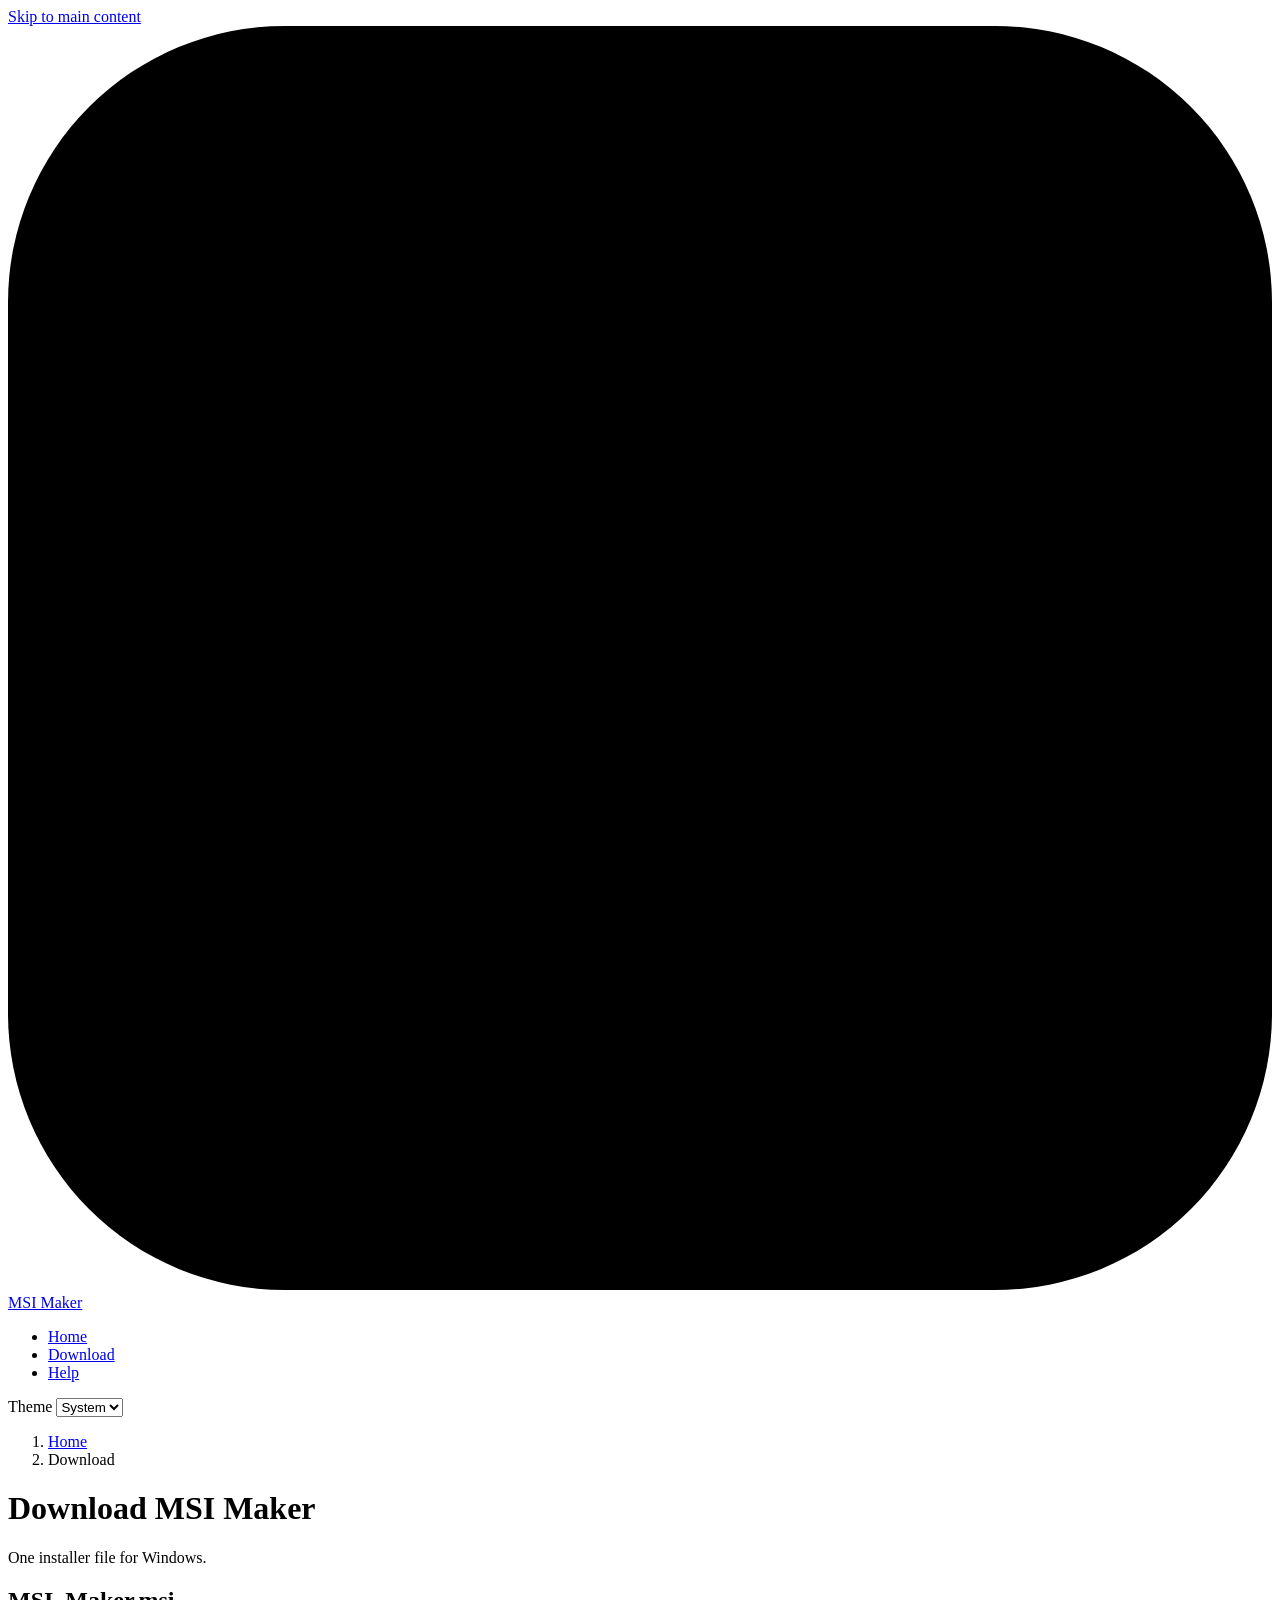
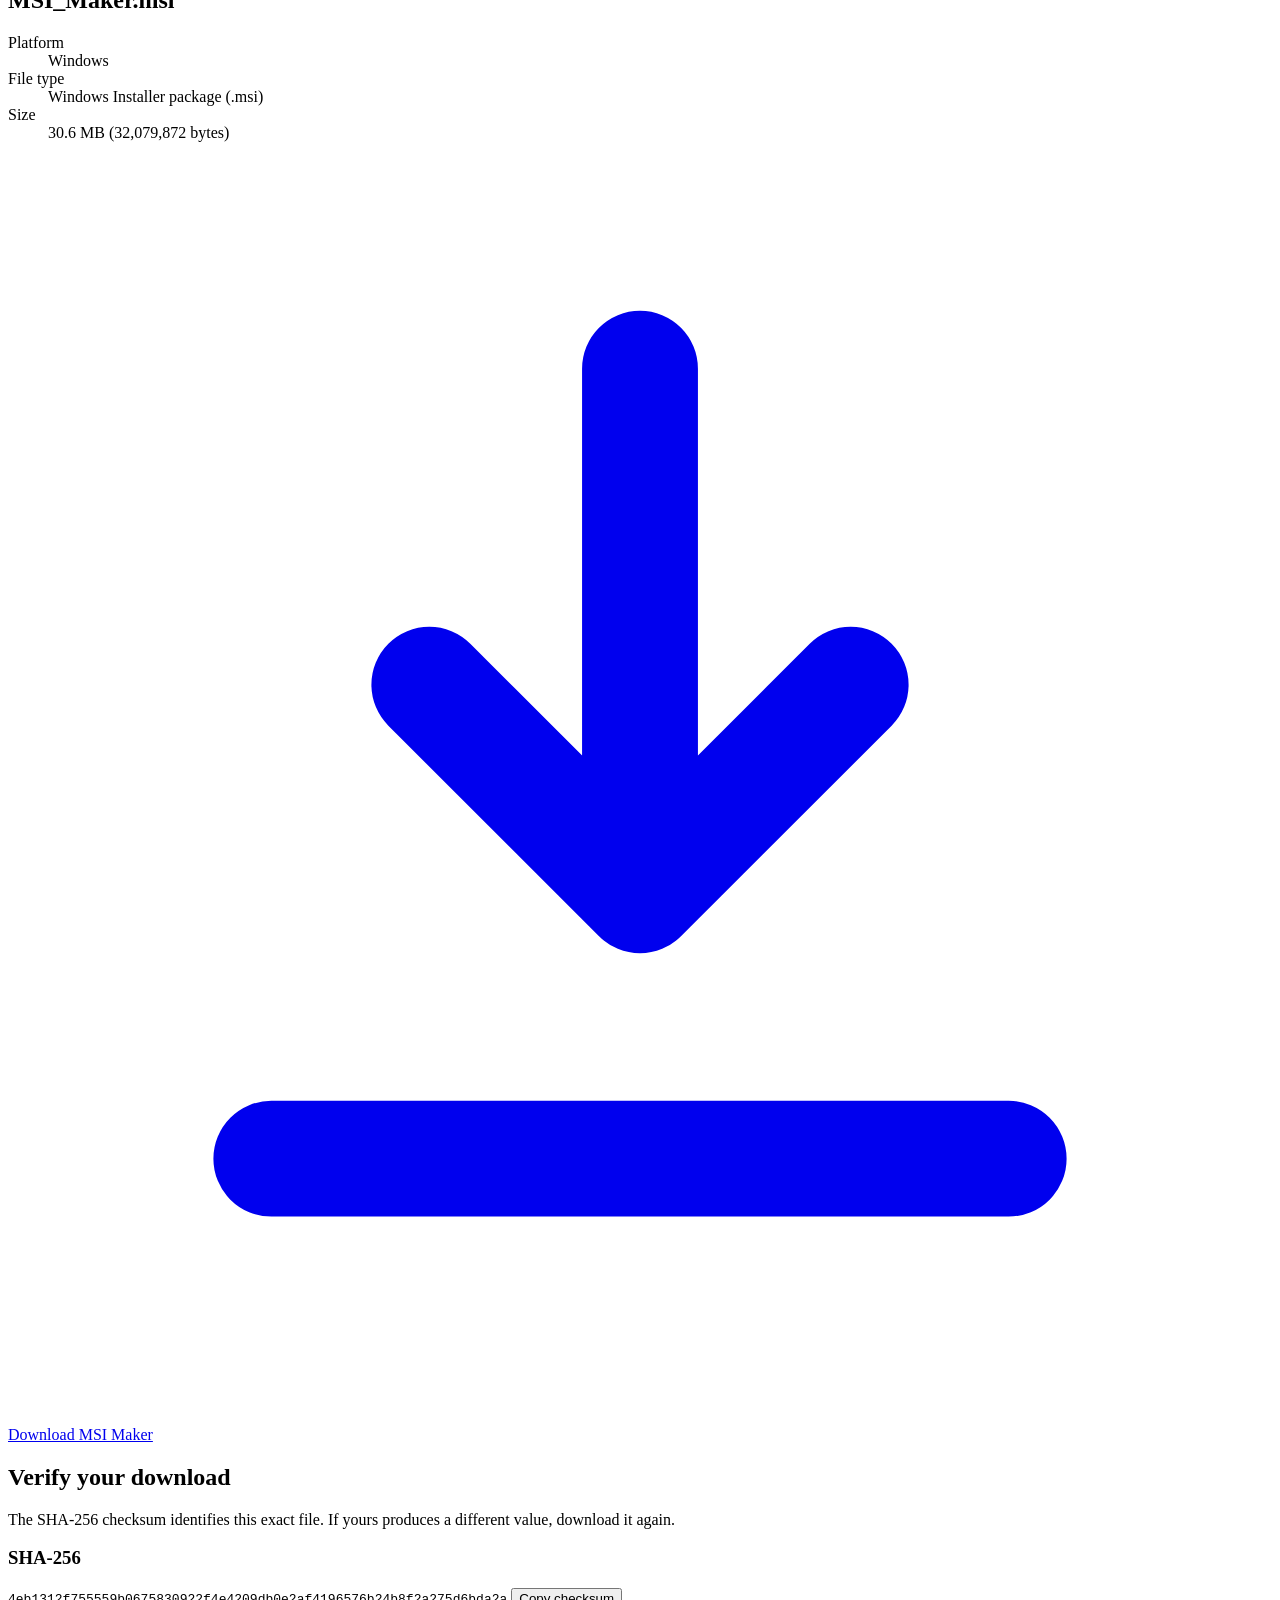
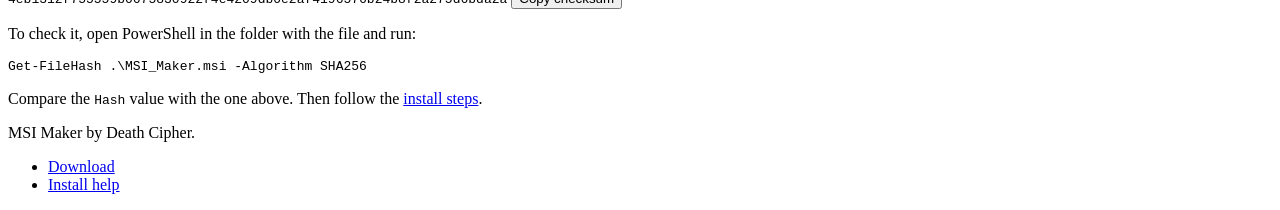
==== pages/download.html @ bdd1c710 "MSI Maker download website Initial commit." ====
<!DOCTYPE html>
<html lang="en">
<head>
  <meta charset="utf-8">
  <meta name="viewport" content="width=device-width, initial-scale=1">
  <title>Download MSI Maker for Windows</title>
  <meta name="description" content="Download the MSI Maker installer for Windows, with its SHA-256 checksum and file size.">
  <meta name="color-scheme" content="light dark">
  <meta property="og:type" content="website">
  <meta property="og:title" content="Download MSI Maker for Windows">
  <meta property="og:description" content="Download the MSI Maker installer for Windows, with its SHA-256 checksum and file size.">
  <meta name="twitter:card" content="summary">
  <link rel="icon" href="../Assets/images/favicon.svg" type="image/svg+xml">
  <link rel="stylesheet" href="../Assets/css/norrvik.css">
  <link rel="stylesheet" href="../Assets/css/style.css">
  <link rel="stylesheet" href="../Assets/css/components.css">
  <link rel="stylesheet" href="../Assets/css/responsive.css">
  <script src="../Assets/javascript/theme.js"></script>
  <script src="../Assets/javascript/main.js" defer></script>
</head>
<body>
  <a class="skip-link" href="#main">Skip to main content</a>
  <header class="site-header">
    <div class="container site-header__inner">
      <a class="brand" href="../index.html"><svg viewBox="0 0 32 32" aria-hidden="true" focusable="false"><rect width="32" height="32" rx="7" fill="var(--accent)"/><path d="M9 16h11m-4-5 5 5-5 5" fill="none" stroke="var(--on-accent)" stroke-width="2.6" stroke-linecap="round" stroke-linejoin="round"/><rect x="23" y="9" width="2.6" height="14" rx="1.3" fill="var(--on-accent)"/></svg><span>MSI Maker</span></a>
      <nav aria-label="Main"><ul class="nav-list"><li><a href="../index.html">Home</a></li><li><a href="download.html" aria-current="page">Download</a></li><li><a href="help.html">Help</a></li></ul></nav>
      <div class="theme-switch">
        <label for="theme-select">Theme</label>
        <select id="theme-select">
          <option value="system">System</option>
          <option value="light">Light</option>
          <option value="dark">Dark</option>
        </select>
      </div>
    </div>
  </header>
  <main id="main">
    <div class="page-header">
      <div class="container">
        <nav class="breadcrumbs" aria-label="Breadcrumb"><ol><li><a href="../index.html">Home</a></li><li aria-current="page">Download</li></ol></nav>
        <h1>Download MSI Maker</h1>
        <p>One installer file for Windows.</p>
      </div>
    </div>
    <section class="section">
      <div class="container">
        <div class="download-card">
          <h2>MSI_Maker.msi</h2>
          <dl class="spec-list">
            <dt>Platform</dt><dd>Windows</dd>
            <dt>File type</dt><dd>Windows Installer package (.msi)</dd>
            <dt>Size</dt><dd>30.6 MB (32,079,872 bytes)</dd>
          </dl>
          <div class="btn-row"><a class="btn btn--primary" href="../Assets/downloads/MSI_Maker.msi" download data-download data-status="#dl-status"><svg viewBox="0 0 24 24" aria-hidden="true" focusable="false"><path d="M12 4v10m0 0-4-4m4 4 4-4M5 19h14" fill="none" stroke="currentColor" stroke-width="2.2" stroke-linecap="round" stroke-linejoin="round"/></svg><span>Download MSI Maker</span></a></div>
          <p id="dl-status" class="status" role="status"></p>
        </div>
      </div>
    </section>

    <section class="section section--alt" aria-labelledby="verify-title">
      <div class="container">
        <div class="section__intro">
          <h2 id="verify-title">Verify your download</h2>
          <p>The SHA-256 checksum identifies this exact file. If yours produces a different value, download it again.</p>
        </div>
        <div class="download-card">
          <h3>SHA-256</h3>
          <div class="checksum">
            <code id="sha">4eb1312f755559b0675830922f4e4209db0e2af4196576b24b8f2a275d6bda2a</code>
            <button type="button" class="btn btn--secondary btn--small" data-copy="#sha" data-status="#copy-status">Copy checksum</button>
          </div>
          <p id="copy-status" class="status" role="status"></p>
        </div>
        <p class="prose" style="margin-top: var(--space-5)">To check it, open PowerShell in the folder with the file and run:</p>
        <pre class="code-block"><code>Get-FileHash .\MSI_Maker.msi -Algorithm SHA256</code></pre>
        <p class="prose">Compare the <code>Hash</code> value with the one above. Then follow the <a href="help.html">install steps</a>.</p>
      </div>
    </section>

  </main>
  <footer class="site-footer">
    <div class="container site-footer__inner">
      <p>MSI Maker by Death Cipher.</p>
      <ul>
        <li><a href="download.html">Download</a></li>
        <li><a href="help.html">Install help</a></li>
      </ul>
    </div>
  </footer>
</body>
</html>
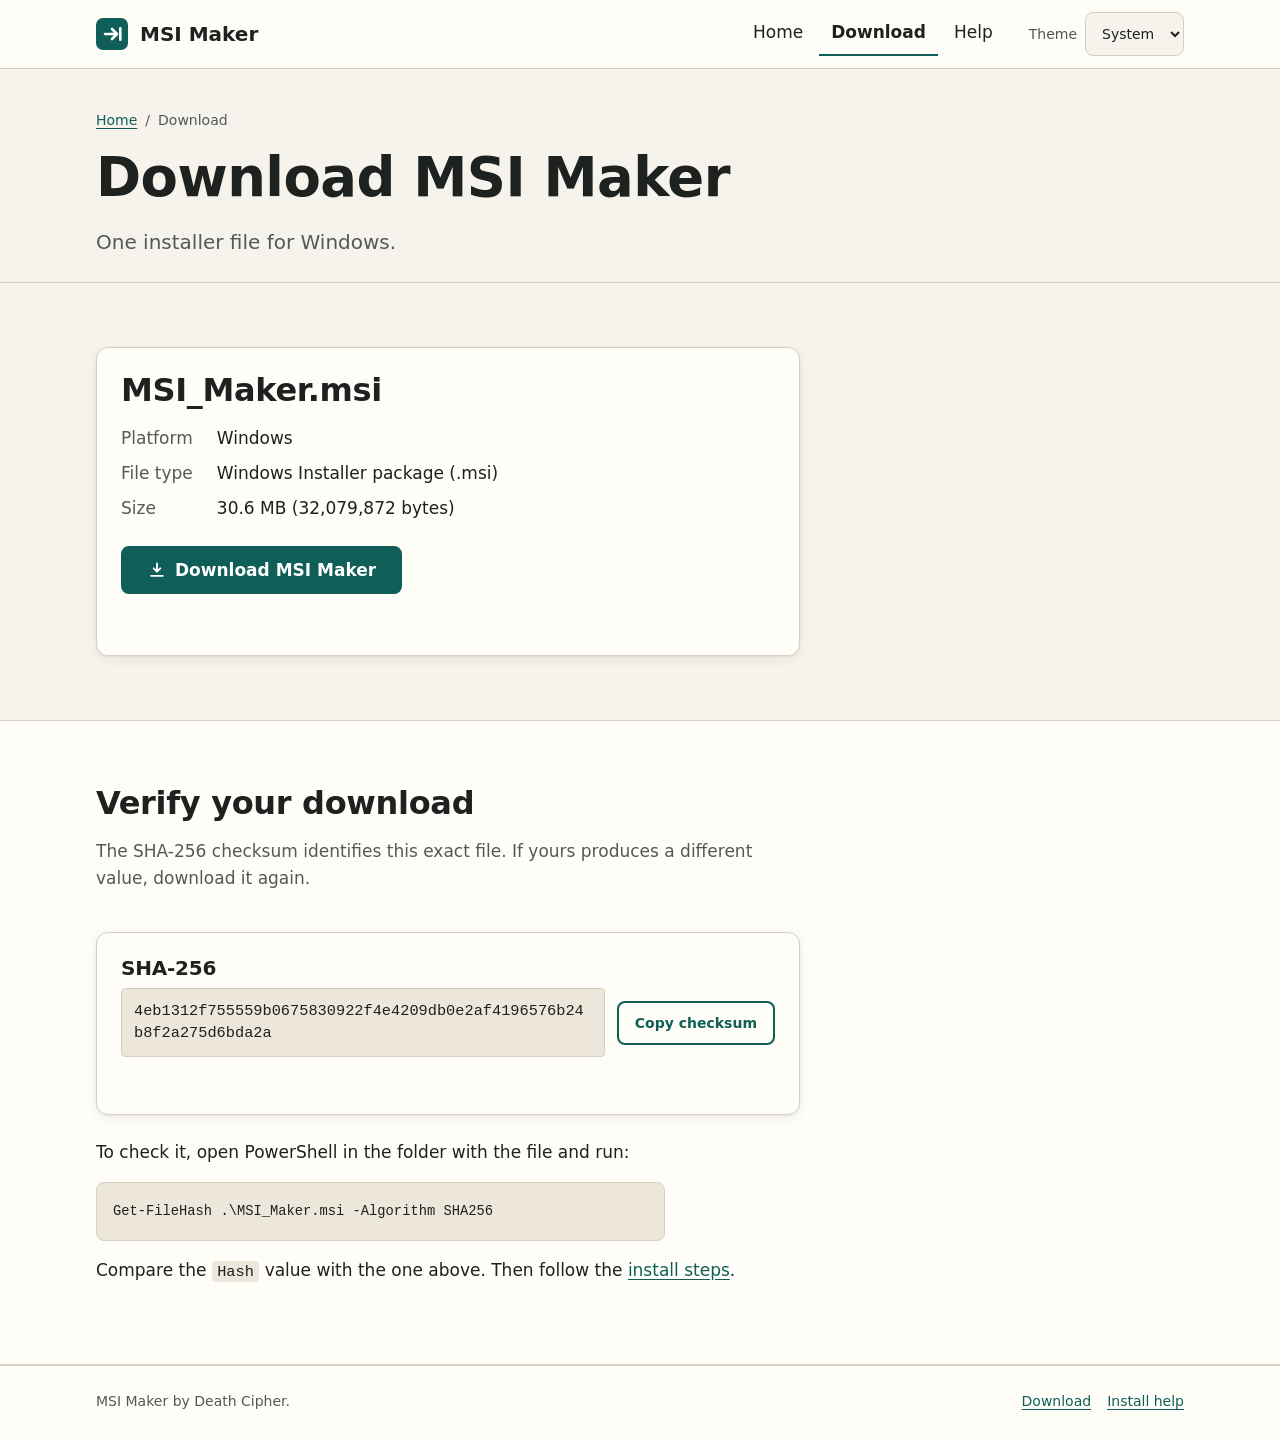
==== commit d7912cf2: "Changed "Assets" to "assets"" ====
--- a/pages/download.html
+++ b/pages/download.html
@@ -10,13 +10,13 @@
   <meta property="og:title" content="Download MSI Maker for Windows">
   <meta property="og:description" content="Download the MSI Maker installer for Windows, with its SHA-256 checksum and file size.">
   <meta name="twitter:card" content="summary">
-  <link rel="icon" href="../Assets/images/favicon.svg" type="image/svg+xml">
-  <link rel="stylesheet" href="../Assets/css/norrvik.css">
-  <link rel="stylesheet" href="../Assets/css/style.css">
-  <link rel="stylesheet" href="../Assets/css/components.css">
-  <link rel="stylesheet" href="../Assets/css/responsive.css">
-  <script src="../Assets/javascript/theme.js"></script>
-  <script src="../Assets/javascript/main.js" defer></script>
+  <link rel="icon" href="../assets/images/favicon.svg" type="image/svg+xml">
+  <link rel="stylesheet" href="../assets/css/norrvik.css">
+  <link rel="stylesheet" href="../assets/css/style.css">
+  <link rel="stylesheet" href="../assets/css/components.css">
+  <link rel="stylesheet" href="../assets/css/responsive.css">
+  <script src="../assets/javascript/theme.js"></script>
+  <script src="../assets/javascript/main.js" defer></script>
 </head>
 <body>
   <a class="skip-link" href="#main">Skip to main content</a>
@@ -51,7 +51,7 @@
             <dt>File type</dt><dd>Windows Installer package (.msi)</dd>
             <dt>Size</dt><dd>30.6 MB (32,079,872 bytes)</dd>
           </dl>
-          <div class="btn-row"><a class="btn btn--primary" href="../Assets/downloads/MSI_Maker.msi" download data-download data-status="#dl-status"><svg viewBox="0 0 24 24" aria-hidden="true" focusable="false"><path d="M12 4v10m0 0-4-4m4 4 4-4M5 19h14" fill="none" stroke="currentColor" stroke-width="2.2" stroke-linecap="round" stroke-linejoin="round"/></svg><span>Download MSI Maker</span></a></div>
+          <div class="btn-row"><a class="btn btn--primary" href="../assets/downloads/MSI_Maker.msi" download data-download data-status="#dl-status"><svg viewBox="0 0 24 24" aria-hidden="true" focusable="false"><path d="M12 4v10m0 0-4-4m4 4 4-4M5 19h14" fill="none" stroke="currentColor" stroke-width="2.2" stroke-linecap="round" stroke-linejoin="round"/></svg><span>Download MSI Maker</span></a></div>
           <p id="dl-status" class="status" role="status"></p>
         </div>
       </div>
--- a/assets/css/norrvik.css
+++ b/assets/css/norrvik.css
@@ -0,0 +1,40 @@
+
+/* Norrvik: centrally hosted on GitHub
+   Regular, Bold, Italic, Bold Italic.
+   Weights 500 map to Regular, 600 and above to Bold. */
+
+@font-face {
+  font-family: "Norrvik";
+  src: url("https://deathcipher.github.io/Website-Fonts/Norrvik-Regular.woff2") format("woff2");
+  font-weight: 400 500;
+  font-style: normal;
+  font-display: swap;
+}
+
+@font-face {
+  font-family: "Norrvik";
+  src: url("https://deathcipher.github.io/Website-Fonts/Norrvik-Bold.woff2") format("woff2");
+  font-weight: 600 900;
+  font-style: normal;
+  font-display: swap;
+}
+
+@font-face {
+  font-family: "Norrvik";
+  src: url("https://deathcipher.github.io/Website-Fonts/Norrvik-Italic.woff2") format("woff2");
+  font-weight: 400 500;
+  font-style: italic;
+  font-display: swap;
+}
+
+@font-face {
+  font-family: "Norrvik";
+  src: url("https://deathcipher.github.io/Website-Fonts/Norrvik-BoldItalic.woff2") format("woff2");
+  font-weight: 600 900;
+  font-style: italic;
+  font-display: swap;
+}
+
+html {
+  font-synthesis: none;
+}
--- a/assets/css/style.css
+++ b/assets/css/style.css
@@ -0,0 +1,138 @@
+/* style.css — design tokens, base styles and layout.
+   Fonts are registered separately in norrvik.css. */
+
+:root {
+  color-scheme: light;
+  --font-sans: "Norrvik", "Segoe UI", system-ui, sans-serif;
+  --font-mono: ui-monospace, "Cascadia Mono", Consolas, monospace;
+
+  --bg: #f6f3ec;
+  --surface: #fffdf8;
+  --surface-sunken: #ece7da;
+  --text: #1d211f;
+  --text-muted: #525a56;
+  --border: #d6d0c1;
+  --accent: #0f5f58;
+  --accent-hover: #0b4a45;
+  --on-accent: #ffffff;
+  --focus: #0f5f58;
+  --success: #17653a;
+  --warning-bg: #fbf0d4;
+  --warning-border: #d9b24a;
+
+  --fs-sm: 0.875rem;
+  --fs-base: 1.0625rem;
+  --fs-lg: 1.25rem;
+  --fs-h3: 1.25rem;
+  --fs-h2: clamp(1.5rem, 1.2rem + 1.2vw, 2rem);
+  --fs-h1: clamp(2.1rem, 1.5rem + 2.6vw, 3.4rem);
+
+  --space-1: 0.25rem;
+  --space-2: 0.5rem;
+  --space-3: 0.75rem;
+  --space-4: 1rem;
+  --space-5: 1.5rem;
+  --space-6: 2.5rem;
+  --space-7: 4rem;
+  --space-8: 6rem;
+
+  --radius: 8px;
+  --radius-lg: 12px;
+  --shadow: 0 1px 2px rgb(29 33 31 / 0.08), 0 4px 12px rgb(29 33 31 / 0.06);
+  --container: 68rem;
+  --measure: 62ch;
+}
+
+@media (prefers-color-scheme: dark) {
+  :root:not([data-theme="light"]) {
+    color-scheme: dark;
+    --bg: #121614;
+    --surface: #1a201d;
+    --surface-sunken: #0d100f;
+    --text: #ecefea;
+    --text-muted: #a7b0aa;
+    --border: #2f3934;
+    --accent: #5fc9bb;
+    --accent-hover: #86dacf;
+    --on-accent: #0b1512;
+    --focus: #86dacf;
+    --success: #6fd49a;
+    --warning-bg: #2a2410;
+    --warning-border: #8a6f1f;
+    --shadow: 0 1px 2px rgb(0 0 0 / 0.4);
+  }
+}
+
+:root[data-theme="dark"] {
+  color-scheme: dark;
+  --bg: #121614;
+  --surface: #1a201d;
+  --surface-sunken: #0d100f;
+  --text: #ecefea;
+  --text-muted: #a7b0aa;
+  --border: #2f3934;
+  --accent: #5fc9bb;
+  --accent-hover: #86dacf;
+  --on-accent: #0b1512;
+  --focus: #86dacf;
+  --success: #6fd49a;
+  --warning-bg: #2a2410;
+  --warning-border: #8a6f1f;
+  --shadow: 0 1px 2px rgb(0 0 0 / 0.4);
+}
+
+*, *::before, *::after { box-sizing: border-box; }
+
+html { -webkit-text-size-adjust: 100%; scroll-padding-top: 5rem; }
+
+body {
+  margin: 0;
+  min-height: 100vh;
+  display: flex;
+  flex-direction: column;
+  background: var(--bg);
+  color: var(--text);
+  font-family: var(--font-sans);
+  font-size: var(--fs-base);
+  line-height: 1.6;
+}
+
+main { flex: 1; }
+
+h1, h2, h3 { line-height: 1.15; margin: 0 0 var(--space-4); letter-spacing: -0.01em; }
+h1 { font-size: var(--fs-h1); font-weight: 700; }
+h2 { font-size: var(--fs-h2); font-weight: 700; }
+h3 { font-size: var(--fs-h3); font-weight: 700; }
+p { margin: 0 0 var(--space-4); }
+a { color: var(--accent); text-underline-offset: 0.2em; }
+a:hover { color: var(--accent-hover); }
+img, svg { max-width: 100%; height: auto; }
+code, kbd, pre { font-family: var(--font-mono); font-size: 0.9em; }
+code { background: var(--surface-sunken); padding: 0.1em 0.35em; border-radius: 4px; }
+
+:focus-visible { outline: 3px solid var(--focus); outline-offset: 3px; border-radius: 4px; }
+
+.container { width: min(100% - 2.5rem, var(--container)); margin-inline: auto; }
+.section { padding-block: var(--space-7); }
+.section--alt { background: var(--surface); border-block: 1px solid var(--border); }
+.section__intro { max-width: var(--measure); margin-bottom: var(--space-6); color: var(--text-muted); }
+.section__intro h2 { color: var(--text); }
+.prose { max-width: var(--measure); }
+.muted { color: var(--text-muted); }
+.eyebrow { font-size: var(--fs-sm); font-weight: 700; letter-spacing: 0.08em; text-transform: uppercase; color: var(--accent); margin-bottom: var(--space-3); }
+
+.visually-hidden {
+  position: absolute !important; width: 1px; height: 1px; margin: -1px; padding: 0;
+  overflow: hidden; clip: rect(0 0 0 0); white-space: nowrap; border: 0;
+}
+
+.skip-link {
+  position: absolute; left: var(--space-4); top: -4rem; z-index: 100;
+  background: var(--accent); color: var(--on-accent); padding: var(--space-3) var(--space-4);
+  border-radius: var(--radius); text-decoration: none; font-weight: 700;
+}
+.skip-link:focus { top: var(--space-4); color: var(--on-accent); }
+
+@media (prefers-reduced-motion: reduce) {
+  *, *::before, *::after { animation-duration: 0.01ms !important; transition-duration: 0.01ms !important; scroll-behavior: auto !important; }
+}
--- a/assets/css/components.css
+++ b/assets/css/components.css
@@ -0,0 +1,110 @@
+/* components.css — reusable UI components. */
+
+/* Header */
+.site-header { background: var(--surface); border-bottom: 1px solid var(--border); position: sticky; top: 0; z-index: 50; }
+.site-header__inner { display: flex; flex-wrap: wrap; align-items: center; gap: var(--space-3) var(--space-5); padding-block: var(--space-3); }
+.brand { display: inline-flex; align-items: center; gap: var(--space-3); font-weight: 700; font-size: var(--fs-lg); color: var(--text); text-decoration: none; margin-right: auto; }
+.brand:hover { color: var(--text); }
+.brand svg { width: 2rem; height: 2rem; flex: none; }
+.nav-list { display: flex; gap: var(--space-1); list-style: none; margin: 0; padding: 0; }
+.nav-list a { display: inline-flex; align-items: center; min-height: 2.75rem; padding: 0 var(--space-3); color: var(--text); text-decoration: none; border-bottom: 2px solid transparent; }
+.nav-list a:hover { border-bottom-color: var(--border); color: var(--text); }
+.nav-list a[aria-current="page"] { border-bottom-color: var(--accent); font-weight: 700; }
+
+.theme-switch { display: inline-flex; align-items: center; gap: var(--space-2); font-size: var(--fs-sm); color: var(--text-muted); }
+.theme-switch select {
+  font: inherit; color: var(--text); background: var(--bg); border: 1px solid var(--border);
+  border-radius: var(--radius); min-height: 2.75rem; padding: 0 var(--space-3);
+}
+
+/* Buttons */
+.btn {
+  display: inline-flex; align-items: center; justify-content: center; gap: var(--space-2);
+  min-height: 3rem; padding: 0 var(--space-5); font: inherit; font-weight: 700; line-height: 1;
+  border: 2px solid var(--accent); border-radius: var(--radius); cursor: pointer; text-decoration: none;
+  transition: background-color 0.15s, color 0.15s, border-color 0.15s;
+}
+.btn--primary { background: var(--accent); color: var(--on-accent); }
+.btn--primary:hover { background: var(--accent-hover); border-color: var(--accent-hover); color: var(--on-accent); }
+.btn--secondary { background: transparent; color: var(--accent); }
+.btn--secondary:hover { background: var(--surface-sunken); color: var(--accent-hover); }
+.btn:active { transform: translateY(1px); }
+.btn[disabled], .btn[aria-disabled="true"] { opacity: 0.55; cursor: not-allowed; }
+.btn svg { width: 1.25rem; height: 1.25rem; flex: none; }
+.btn-row { display: flex; flex-wrap: wrap; gap: var(--space-3); margin-block: var(--space-5) var(--space-4); }
+.btn--small { min-height: 2.75rem; padding: 0 var(--space-4); font-size: var(--fs-sm); }
+
+/* Hero */
+.hero { padding-block: var(--space-7) var(--space-6); }
+.hero__grid { display: grid; grid-template-columns: minmax(0, 1.1fr) minmax(0, 1fr); gap: var(--space-6); align-items: center; }
+.hero__lede { font-size: var(--fs-lg); color: var(--text-muted); max-width: 40ch; }
+.hero__meta { font-size: var(--fs-sm); color: var(--text-muted); margin: 0; }
+.schematic { background: var(--surface); border: 1px solid var(--border); border-radius: var(--radius-lg); padding: var(--space-4); box-shadow: var(--shadow); }
+.schematic svg { display: block; width: 100%; }
+.schematic .node { fill: var(--bg); stroke: var(--border); stroke-width: 2; }
+.schematic .node--main { fill: var(--accent); stroke: var(--accent); }
+.schematic .label { fill: var(--text); font-size: 15px; font-weight: 700; }
+.schematic .label--main { fill: var(--on-accent); }
+.schematic .sub { fill: var(--text-muted); font-size: 12px; }
+.schematic .sub--main { fill: var(--on-accent); }
+.schematic .arrow { stroke: var(--accent); stroke-width: 2.5; fill: none; stroke-linecap: round; stroke-linejoin: round; }
+
+/* Steps */
+.steps { list-style: none; counter-reset: step; margin: 0; padding: 0; display: grid; grid-template-columns: repeat(3, minmax(0, 1fr)); gap: var(--space-5); }
+.steps--stacked { grid-template-columns: minmax(0, 1fr); max-width: var(--measure); }
+.steps li { counter-increment: step; position: relative; padding-top: var(--space-6); }
+.steps li::before {
+  content: counter(step); position: absolute; top: 0; left: 0; width: 2.25rem; height: 2.25rem;
+  display: grid; place-items: center; border-radius: 50%; background: var(--accent); color: var(--on-accent); font-weight: 700;
+}
+.steps--stacked li { padding-top: 0; padding-left: 3.25rem; }
+.steps h3 { margin-bottom: var(--space-2); }
+.steps p { margin: 0; color: var(--text-muted); }
+
+/* Feature list */
+.features { display: grid; grid-template-columns: repeat(2, minmax(0, 1fr)); gap: var(--space-5) var(--space-6); margin: 0; }
+.features dt { font-weight: 700; font-size: var(--fs-h3); margin-bottom: var(--space-1); }
+.features dd { margin: 0; color: var(--text-muted); }
+
+/* Download card */
+.download-card { background: var(--surface); border: 1px solid var(--border); border-radius: var(--radius-lg); box-shadow: var(--shadow); padding: var(--space-5); max-width: 44rem; }
+.download-card h2, .download-card h3 { margin-bottom: var(--space-2); }
+.spec-list { display: grid; grid-template-columns: max-content 1fr; gap: var(--space-2) var(--space-5); margin: var(--space-4) 0; }
+.spec-list dt { color: var(--text-muted); }
+.spec-list dd { margin: 0; overflow-wrap: anywhere; }
+.checksum { display: flex; flex-wrap: wrap; align-items: center; gap: var(--space-3); }
+.checksum code { flex: 1 1 18rem; padding: var(--space-3); border: 1px solid var(--border); overflow-wrap: anywhere; word-break: break-all; line-height: 1.4; }
+.status { min-height: 1.5em; margin: var(--space-3) 0 0; font-size: var(--fs-sm); color: var(--success); font-weight: 700; }
+.status--error { color: #b3261e; }
+
+/* Notice */
+.notice { background: var(--warning-bg); border: 1px solid var(--warning-border); border-left-width: 5px; border-radius: var(--radius); padding: var(--space-4); max-width: var(--measure); }
+.notice p:last-child { margin-bottom: 0; }
+.notice strong { display: block; margin-bottom: var(--space-1); }
+
+/* Code block */
+.code-block { background: var(--surface-sunken); border: 1px solid var(--border); border-radius: var(--radius); padding: var(--space-4); overflow-x: auto; max-width: var(--measure); margin-bottom: var(--space-4); }
+.code-block code { background: none; padding: 0; white-space: pre; }
+
+/* FAQ */
+.faq { max-width: var(--measure); border-top: 1px solid var(--border); }
+.faq details { border-bottom: 1px solid var(--border); }
+.faq summary { cursor: pointer; font-weight: 700; padding: var(--space-4) var(--space-6) var(--space-4) 0; list-style: none; position: relative; min-height: 2.75rem; }
+.faq summary::-webkit-details-marker { display: none; }
+.faq summary::after { content: "+"; position: absolute; right: var(--space-2); top: var(--space-3); font-size: 1.4rem; line-height: 1; color: var(--accent); }
+.faq details[open] summary::after { content: "\2212"; }
+.faq details > div { padding-bottom: var(--space-4); color: var(--text-muted); }
+.faq details > div p:last-child { margin-bottom: 0; }
+
+/* Page header + breadcrumbs */
+.page-header { padding-block: var(--space-6) var(--space-5); border-bottom: 1px solid var(--border); }
+.page-header p { color: var(--text-muted); max-width: var(--measure); font-size: var(--fs-lg); margin: 0; }
+.breadcrumbs { font-size: var(--fs-sm); margin-bottom: var(--space-4); color: var(--text-muted); }
+.breadcrumbs ol { display: flex; flex-wrap: wrap; gap: var(--space-2); list-style: none; margin: 0; padding: 0; }
+.breadcrumbs li + li::before { content: "/"; margin-right: var(--space-2); }
+
+/* Footer */
+.site-footer { border-top: 1px solid var(--border); background: var(--surface); padding-block: var(--space-5); font-size: var(--fs-sm); color: var(--text-muted); }
+.site-footer__inner { display: flex; flex-wrap: wrap; justify-content: space-between; gap: var(--space-3) var(--space-5); }
+.site-footer ul { display: flex; flex-wrap: wrap; gap: var(--space-4); list-style: none; margin: 0; padding: 0; }
+.site-footer p { margin: 0; }
--- a/assets/css/responsive.css
+++ b/assets/css/responsive.css
@@ -0,0 +1,29 @@
+/* responsive.css — layout changes by viewport width. Base styles are mobile-first. */
+
+@media (max-width: 56rem) {
+  .hero { padding-block: var(--space-6) var(--space-5); }
+  .hero__grid { grid-template-columns: minmax(0, 1fr); }
+  .steps { grid-template-columns: minmax(0, 1fr); }
+  .features { grid-template-columns: minmax(0, 1fr); }
+  .section { padding-block: var(--space-6); }
+}
+
+@media (max-width: 36rem) {
+  .site-header__inner { gap: var(--space-2) var(--space-4); }
+  .brand { width: 100%; }
+  .nav-list { flex: 1; }
+  .btn-row .btn { width: 100%; }
+  .spec-list { grid-template-columns: minmax(0, 1fr); gap: 0; }
+  .spec-list dd { margin-bottom: var(--space-3); }
+  .download-card { padding: var(--space-4); }
+  .checksum .btn { width: 100%; }
+}
+
+@media (min-width: 90rem) {
+  :root { --container: 74rem; }
+}
+
+@media print {
+  .site-header, .site-footer, .btn, .theme-switch { display: none; }
+  body { background: #fff; color: #000; }
+}
